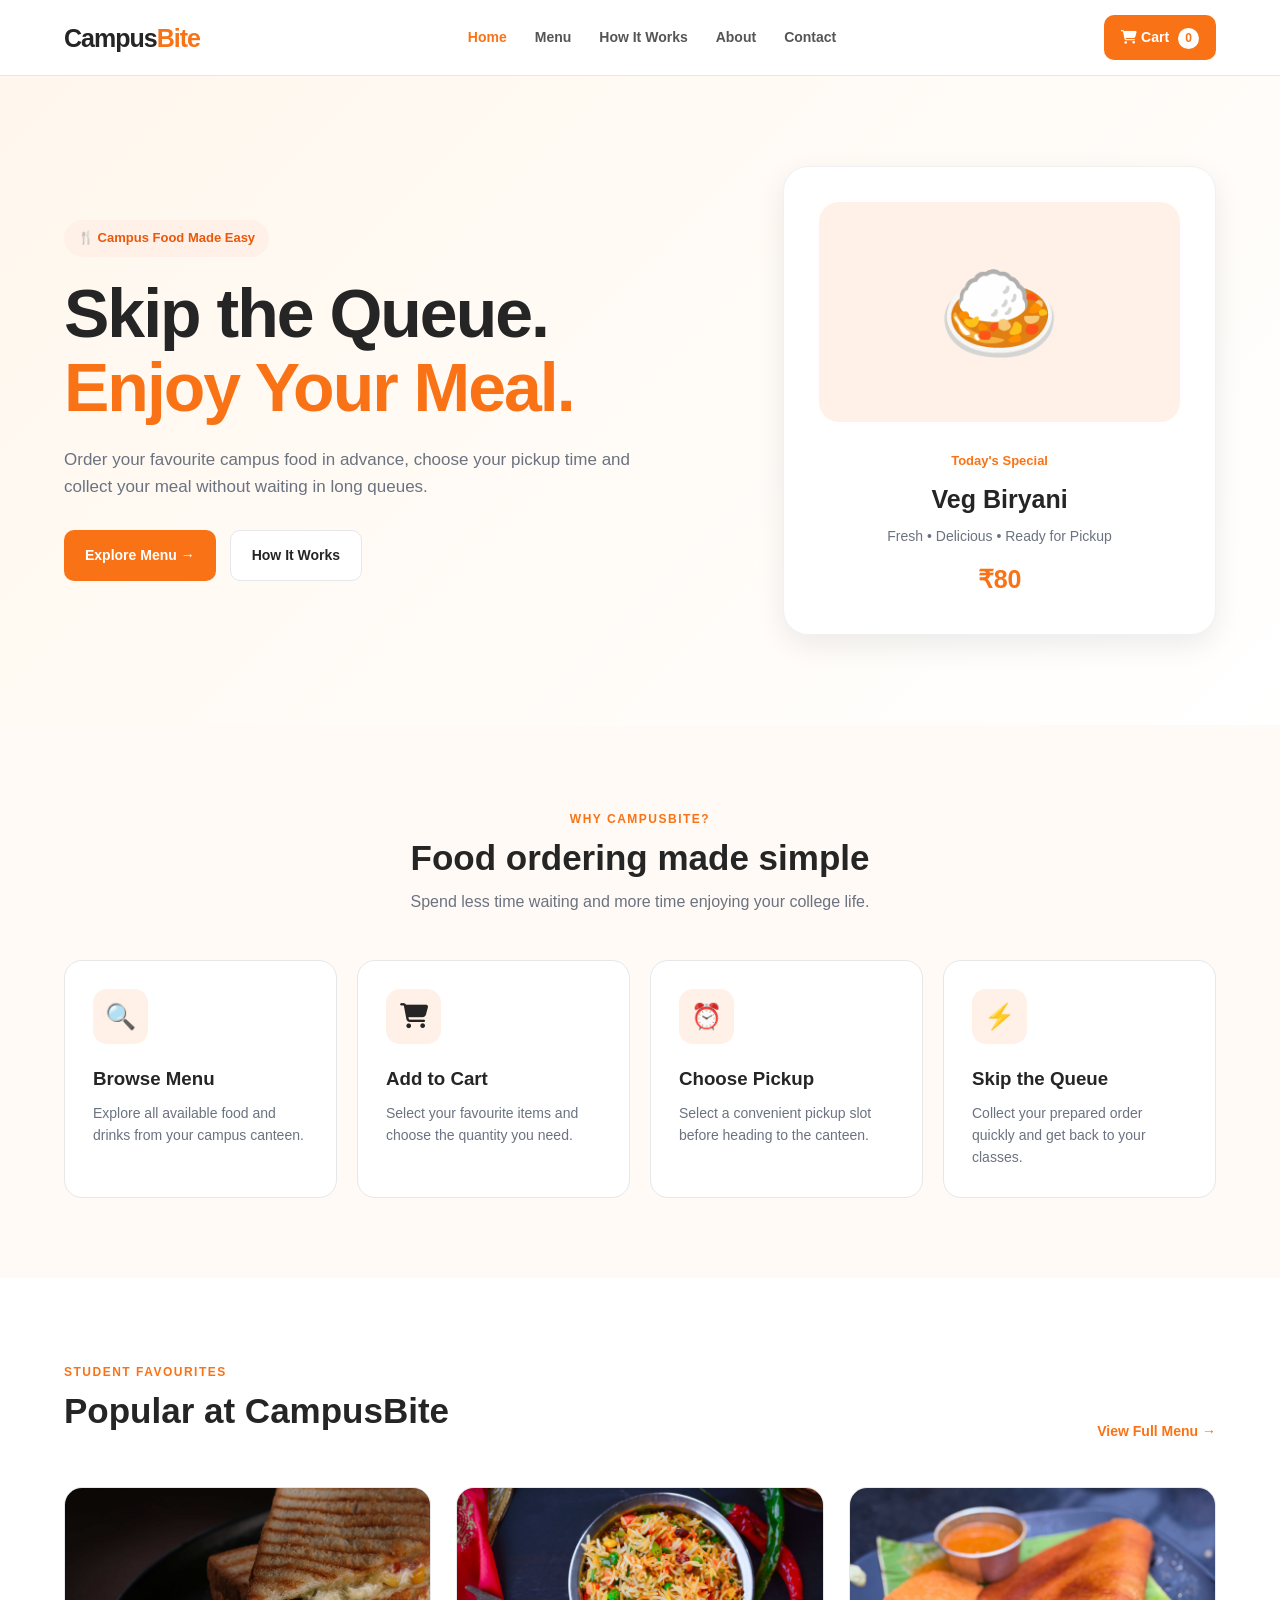
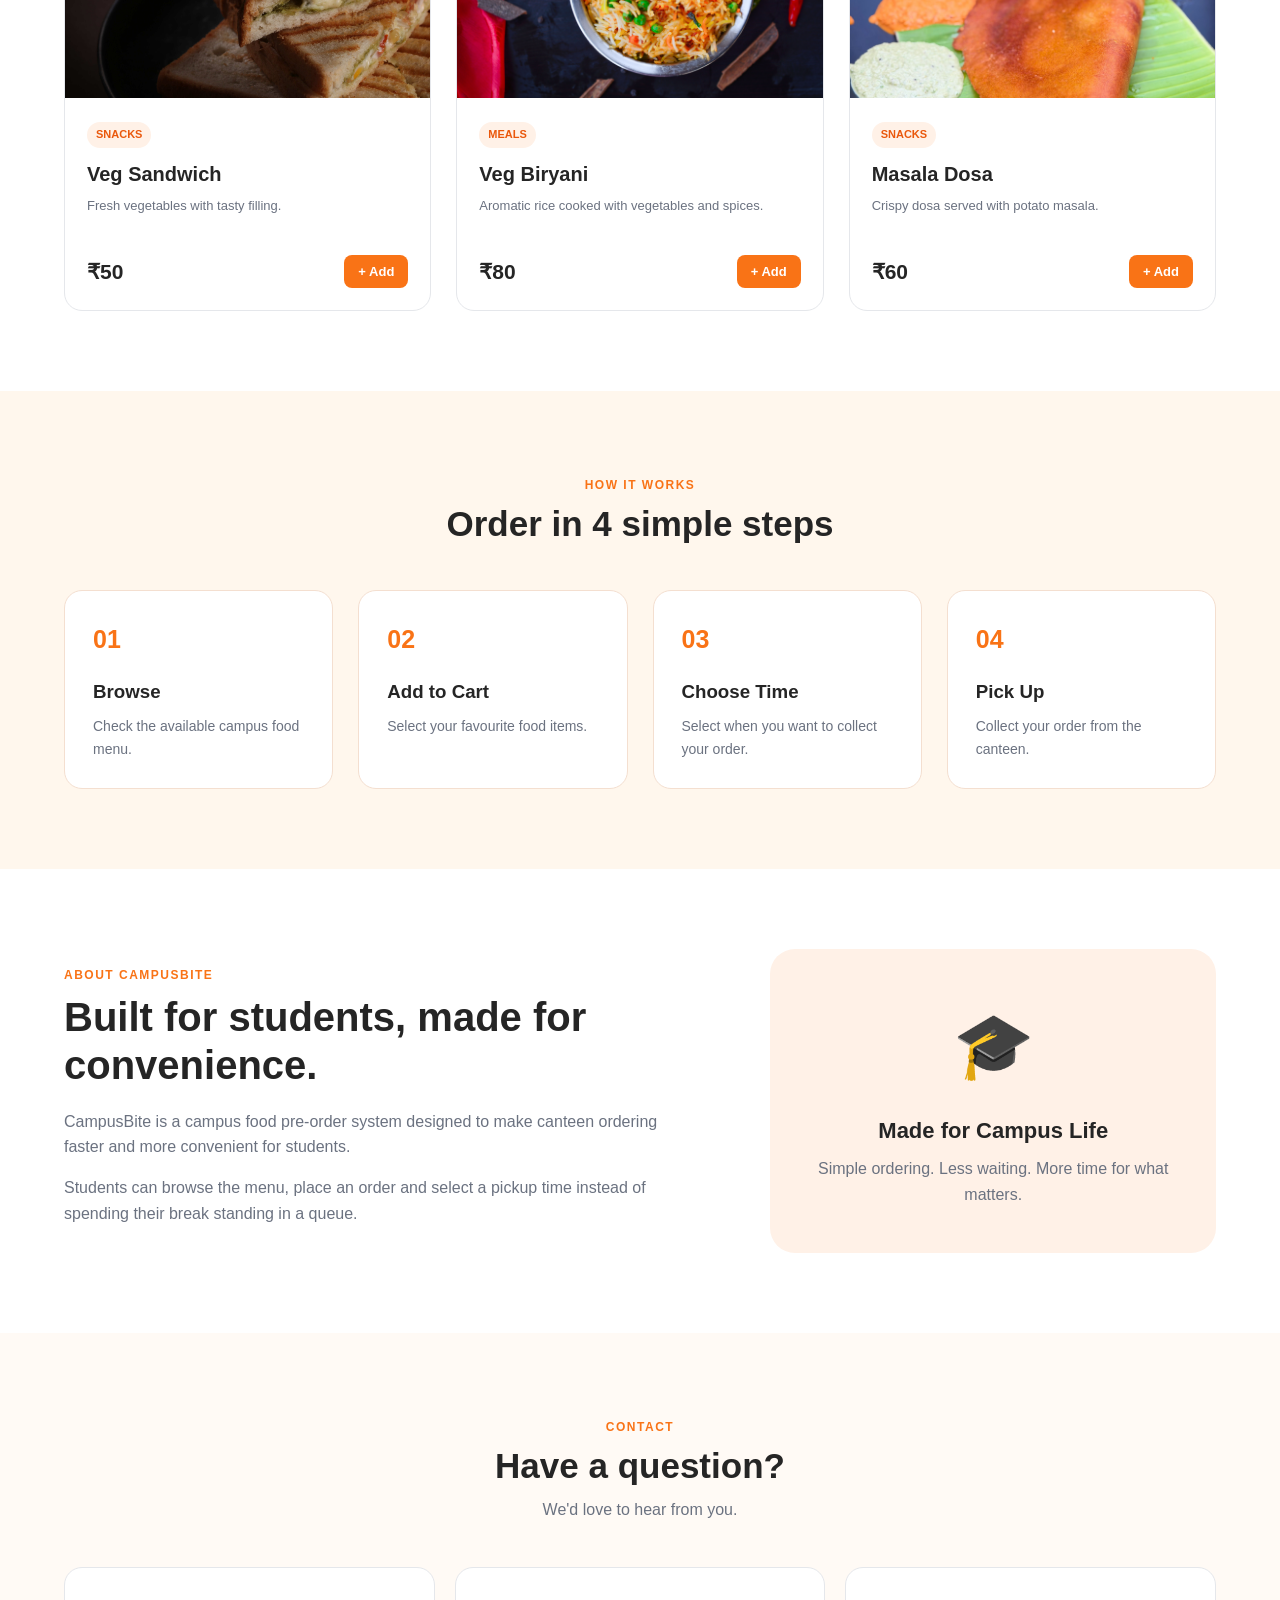
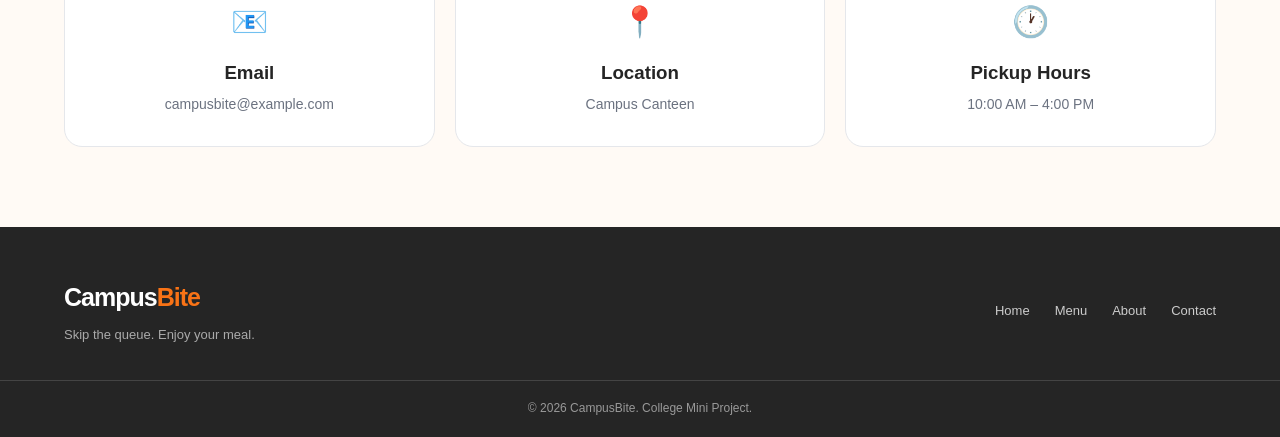
==== index.html @ b7b43f94 "Initial commit" ====
<!DOCTYPE html>
<html lang="en">
<head>
    <meta charset="UTF-8">
    <meta name="viewport" content="width=device-width, initial-scale=1.0">

    <title>CampusBite | Skip the Queue</title>

    <link rel="stylesheet" href="css/style.css">

    <link rel="stylesheet" href="https://cdnjs.cloudflare.com/ajax/libs/font-awesome/6.5.2/css/all.min.css">
</head>

<body>

    <!-- ================= NAVBAR ================= -->

    <header class="navbar">

        <div class="container nav-container">

            <a href="index.html" class="logo">
                Campus<span>Bite</span>
            </a>

            <nav class="nav-links">
                <a href="index.html" class="active">Home</a>
                <a href="menu.html">Menu</a>
                <a href="index.html#how-it-works">How It Works</a>
                <a href="index.html#about">About</a>
                <a href="index.html#contact">Contact</a>
            </nav>

            <a href="cart.html" class="cart-button">
                <i class="fas fa-shopping-cart"></i> Cart
                <span id="cart-count">0</span>
            </a>

        </div>

    </header>


    <!-- ================= HERO ================= -->

    <section class="hero">

        <div class="container hero-content">

            <div class="hero-text">

                <span class="hero-tag">
                    🍴 Campus Food Made Easy
                </span>

                <h1>
                    Skip the Queue.
                    <span>Enjoy Your Meal.</span>
                </h1>

                <p>
                    Order your favourite campus food in advance,
                    choose your pickup time and collect your meal
                    without waiting in long queues.
                </p>

                <div class="hero-buttons">

                    <a href="menu.html" class="primary-button">
                        Explore Menu →
                    </a>

                    <a href="#how-it-works" class="secondary-button">
                        How It Works
                    </a>

                </div>

            </div>


            <div class="hero-card">

                <div class="hero-food-icon">
                    🍛
                </div>

                <div class="hero-card-content">

                    <span>Today's Special</span>

                    <h3>Veg Biryani</h3>

                    <p>
                        Fresh • Delicious • Ready for Pickup
                    </p>

                    <strong>₹80</strong>

                </div>

            </div>

        </div>

    </section>


    <!-- ================= FEATURES ================= -->

    <section class="section">

        <div class="container">

            <div class="section-heading">

                <span class="section-label">
                    WHY CAMPUSBITE?
                </span>

                <h2>
                    Food ordering made simple
                </h2>

                <p>
                    Spend less time waiting and more time enjoying
                    your college life.
                </p>

            </div>


            <div class="feature-grid">

                <div class="feature-card">

                    <div class="feature-icon">🔍</div>

                    <h3>Browse Menu</h3>

                    <p>
                        Explore all available food and drinks
                        from your campus canteen.
                    </p>

                </div>


                <div class="feature-card">

                    <div class="feature-icon">
                        <i class="fas fa-shopping-cart"></i>
                    </div>

                    <h3>Add to Cart</h3>

                    <p>
                        Select your favourite items and choose
                        the quantity you need.
                    </p>

                </div>


                <div class="feature-card">

                    <div class="feature-icon">⏰</div>

                    <h3>Choose Pickup</h3>

                    <p>
                        Select a convenient pickup slot before
                        heading to the canteen.
                    </p>

                </div>


                <div class="feature-card">

                    <div class="feature-icon">⚡</div>

                    <h3>Skip the Queue</h3>

                    <p>
                        Collect your prepared order quickly
                        and get back to your classes.
                    </p>

                </div>

            </div>

        </div>

    </section>


    <!-- ================= POPULAR FOOD ================= -->

    <section class="section light-section">

        <div class="container">

            <div class="section-heading section-heading-row">

                <div>

                    <span class="section-label">
                        STUDENT FAVOURITES
                    </span>

                    <h2>
                        Popular at CampusBite
                    </h2>

                </div>

                <a href="menu.html" class="view-menu-link">
                    View Full Menu →
                </a>

            </div>


            <div class="food-grid">


                <!-- Sandwich -->

                <div class="food-card">

                    <div class="menu-food-image">
                        <img src="images/sandwich.jpg"
                             alt="Veg Sandwich">
                    </div>

                    <div class="menu-food-info">

                        <span class="food-category">
                            Snacks
                        </span>

                        <h3>Veg Sandwich</h3>

                        <p>
                            Fresh vegetables with tasty filling.
                        </p>

                        <div class="food-bottom">

                            <strong>₹50</strong>

                            <button onclick="addToCart(1)">
                                + Add
                            </button>

                        </div>

                    </div>

                </div>


                <!-- Biryani -->

                <div class="food-card">

                    <div class="menu-food-image">
                        <img src="images/biryani.jpg"
                             alt="Veg Biryani">
                    </div>

                    <div class="menu-food-info">

                        <span class="food-category">
                            Meals
                        </span>

                        <h3>Veg Biryani</h3>

                        <p>
                            Aromatic rice cooked with vegetables
                            and spices.
                        </p>

                        <div class="food-bottom">

                            <strong>₹80</strong>

                            <button onclick="addToCart(2)">
                                + Add
                            </button>

                        </div>

                    </div>

                </div>


                <!-- Dosa -->

                <div class="food-card">

                    <div class="menu-food-image">
                        <img src="images/masala-dosa.jpg"
                             alt="Masala Dosa">
                    </div>

                    <div class="menu-food-info">

                        <span class="food-category">
                            Snacks
                        </span>

                        <h3>Masala Dosa</h3>

                        <p>
                            Crispy dosa served with potato masala.
                        </p>

                        <div class="food-bottom">

                            <strong>₹60</strong>

                            <button onclick="addToCart(4)">
                                + Add
                            </button>

                        </div>

                    </div>

                </div>

            </div>

        </div>

    </section>


    <!-- ================= HOW IT WORKS ================= -->

    <section class="how-section" id="how-it-works">

        <div class="container">

            <div class="section-heading">

                <span class="section-label">
                    HOW IT WORKS
                </span>

                <h2>
                    Order in 4 simple steps
                </h2>

            </div>


            <div class="steps">

                <div class="step">

                    <div class="step-number">01</div>

                    <h3>Browse</h3>

                    <p>
                        Check the available campus food menu.
                    </p>

                </div>


                <div class="step">

                    <div class="step-number">02</div>

                    <h3>Add to Cart</h3>

                    <p>
                        Select your favourite food items.
                    </p>

                </div>


                <div class="step">

                    <div class="step-number">03</div>

                    <h3>Choose Time</h3>

                    <p>
                        Select when you want to collect your order.
                    </p>

                </div>


                <div class="step">

                    <div class="step-number">04</div>

                    <h3>Pick Up</h3>

                    <p>
                        Collect your order from the canteen.
                    </p>

                </div>

            </div>

        </div>

    </section>


    <!-- ================= ABOUT ================= -->

    <section class="section about" id="about">

        <div class="container about-content">

            <div class="about-text">

                <span class="section-label">
                    ABOUT CAMPUSBITE
                </span>

                <h2>
                    Built for students,
                    made for convenience.
                </h2>

                <p>
                    CampusBite is a campus food pre-order system
                    designed to make canteen ordering faster and
                    more convenient for students.
                </p>

                <p>
                    Students can browse the menu, place an order
                    and select a pickup time instead of spending
                    their break standing in a queue.
                </p>

            </div>


            <div class="about-box">

                <div class="about-icon">
                    🎓
                </div>

                <h3>
                    Made for Campus Life
                </h3>

                <p>
                    Simple ordering. Less waiting.
                    More time for what matters.
                </p>

            </div>

        </div>

    </section>


    <!-- ================= CONTACT ================= -->

    <section class="section contact" id="contact">

        <div class="container">

            <div class="section-heading">

                <span class="section-label">
                    CONTACT
                </span>

                <h2>
                    Have a question?
                </h2>

                <p>
                    We'd love to hear from you.
                </p>

            </div>


            <div class="contact-grid">

                <div class="contact-card">

                    <div class="contact-icon">
                        📧
                    </div>

                    <h3>Email</h3>

                    <p>
                        campusbite@example.com
                    </p>

                </div>


                <div class="contact-card">

                    <div class="contact-icon">
                        📍
                    </div>

                    <h3>Location</h3>

                    <p>
                        Campus Canteen
                    </p>

                </div>


                <div class="contact-card">

                    <div class="contact-icon">
                        🕐
                    </div>

                    <h3>Pickup Hours</h3>

                    <p>
                        10:00 AM – 4:00 PM
                    </p>

                </div>

            </div>

        </div>

    </section>


    <!-- ================= FOOTER ================= -->

    <footer class="footer">

        <div class="container footer-content">

            <div>

                <a href="index.html" class="logo">
                    Campus<span>Bite</span>
                </a>

                <p>
                    Skip the queue. Enjoy your meal.
                </p>

            </div>


            <div class="footer-links">

                <a href="index.html">Home</a>
                <a href="menu.html">Menu</a>
                <a href="#about">About</a>
                <a href="#contact">Contact</a>

            </div>

        </div>


        <div class="footer-bottom">

            <p>
                © 2026 CampusBite. College Mini Project.
            </p>

        </div>

    </footer>


    <script src="js/script.js"></script>

</body>
</html>
---- css/style.css ----
/* =========================================
   CAMPUSBITE - STYLE.CSS
   ========================================= */


/* ---------- RESET ---------- */

* {
    margin: 0;
    padding: 0;
    box-sizing: border-box;
}

html {
    scroll-behavior: smooth;
}

body {
    font-family: Arial, Helvetica, sans-serif;
    background: #fffaf5;
    color: #252525;
    line-height: 1.6;
}

img {
    max-width: 100%;
}

a {
    text-decoration: none;
    color: inherit;
}

button,
input {
    font-family: inherit;
}


/* ---------- VARIABLES ---------- */

:root {
    --orange: #f97316;
    --orange-dark: #ea580c;
    --orange-light: #fff1e7;

    --cream: #fffaf5;
    --white: #ffffff;

    --dark: #252525;
    --gray: #6b7280;
    --light-gray: #f3f4f6;
    --border: #e5e7eb;

    --green: #16a34a;

    --shadow: 0 10px 30px rgba(0, 0, 0, 0.08);

    --radius: 18px;
}


/* ---------- CONTAINER ---------- */

.container {
    width: 90%;
    max-width: 1180px;
    margin: 0 auto;
}


/* =========================================
   NAVBAR
   ========================================= */

.navbar {
    background: var(--white);
    border-bottom: 1px solid var(--border);
    position: sticky;
    top: 0;
    z-index: 1000;
}

.nav-container {
    min-height: 75px;
    display: flex;
    align-items: center;
    justify-content: space-between;
    gap: 25px;
}


/* LOGO */

.logo {
    font-size: 25px;
    font-weight: 800;
    color: var(--dark);
    letter-spacing: -1px;
}

.logo span {
    color: var(--orange);
}


/* NAV LINKS */

.nav-links {
    display: flex;
    align-items: center;
    gap: 28px;
}

.nav-links a {
    font-size: 14px;
    font-weight: 600;
    color: #555;
    transition: 0.3s;
}

.nav-links a:hover,
.nav-links a.active {
    color: var(--orange);
}


/* CART */

.cart-button {
    background: var(--orange);
    color: var(--white);
    padding: 11px 17px;
    border-radius: 10px;
    font-size: 14px;
    font-weight: 700;
    transition: 0.3s;
    white-space: nowrap;
}

.cart-button:hover {
    background: var(--orange-dark);
    transform: translateY(-1px);
}

.cart-button span {
    background: var(--white);
    color: var(--orange);
    min-width: 21px;
    height: 21px;
    display: inline-flex;
    align-items: center;
    justify-content: center;
    border-radius: 50%;
    margin-left: 5px;
    font-size: 12px;
}


/* =========================================
   HERO
   ========================================= */

.hero {
    padding: 90px 0;
    background:
        linear-gradient(
            135deg,
            #fff7ed,
            #ffffff
        );
}

.hero-content {
    display: grid;
    grid-template-columns: 1.2fr 0.8fr;
    align-items: center;
    gap: 70px;
}

.hero-tag {
    display: inline-block;
    background: var(--orange-light);
    color: var(--orange-dark);
    padding: 8px 14px;
    border-radius: 30px;
    font-size: 13px;
    font-weight: 700;
    margin-bottom: 20px;
}

.hero h1 {
    font-size: clamp(42px, 6vw, 68px);
    line-height: 1.08;
    letter-spacing: -2px;
    margin-bottom: 22px;
}

.hero h1 span {
    color: var(--orange);
    display: block;
}

.hero-text > p {
    color: var(--gray);
    max-width: 600px;
    font-size: 17px;
    margin-bottom: 30px;
}

.hero-buttons {
    display: flex;
    gap: 14px;
    flex-wrap: wrap;
}


/* BUTTONS */

.primary-button,
.secondary-button {
    display: inline-flex;
    align-items: center;
    justify-content: center;
    padding: 13px 21px;
    border-radius: 10px;
    font-size: 14px;
    font-weight: 700;
    transition: 0.3s;
}

.primary-button {
    background: var(--orange);
    color: white;
}

.primary-button:hover {
    background: var(--orange-dark);
    transform: translateY(-2px);
}

.secondary-button {
    border: 1px solid var(--border);
    background: white;
    color: var(--dark);
}

.secondary-button:hover {
    border-color: var(--orange);
    color: var(--orange);
}


/* HERO CARD */

.hero-card {
    background: white;
    border-radius: 25px;
    padding: 35px;
    box-shadow: var(--shadow);
    border: 1px solid #f1f1f1;
    text-align: center;
}

.hero-food-icon {
    font-size: 100px;
    background: var(--orange-light);
    border-radius: 20px;
    padding: 30px;
    margin-bottom: 25px;
}

.hero-card-content span {
    color: var(--orange);
    font-size: 13px;
    font-weight: 700;
}

.hero-card-content h3 {
    font-size: 25px;
    margin: 6px 0;
}

.hero-card-content p {
    color: var(--gray);
    font-size: 14px;
}

.hero-card-content strong {
    display: block;
    color: var(--orange);
    font-size: 25px;
    margin-top: 12px;
}


/* =========================================
   COMMON SECTIONS
   ========================================= */

.section {
    padding: 80px 0;
}

.light-section {
    background: #fff;
}

.section-heading {
    text-align: center;
    margin-bottom: 45px;
}

.section-heading-row {
    display: flex;
    align-items: flex-end;
    justify-content: space-between;
    text-align: left;
}

.section-label {
    display: inline-block;
    color: var(--orange);
    font-size: 12px;
    font-weight: 800;
    letter-spacing: 1.5px;
    margin-bottom: 8px;
}

.section-heading h2 {
    font-size: 35px;
    line-height: 1.2;
    margin-bottom: 10px;
}

.section-heading p {
    color: var(--gray);
}


/* =========================================
   FEATURES
   ========================================= */

.feature-grid {
    display: grid;
    grid-template-columns: repeat(4, 1fr);
    gap: 20px;
}

.feature-card {
    background: white;
    border: 1px solid var(--border);
    padding: 28px;
    border-radius: var(--radius);
    transition: 0.3s;
}

.feature-card:hover {
    transform: translateY(-5px);
    box-shadow: var(--shadow);
}

.feature-icon {
    width: 55px;
    height: 55px;
    border-radius: 14px;
    background: var(--orange-light);
    display: flex;
    align-items: center;
    justify-content: center;
    font-size: 25px;
    margin-bottom: 20px;
}

.feature-card h3 {
    margin-bottom: 8px;
}

.feature-card p {
    color: var(--gray);
    font-size: 14px;
}


/* =========================================
   FOOD CARDS
   ========================================= */

.food-grid {
    display: grid;
    grid-template-columns: repeat(3, 1fr);
    gap: 25px;
}

.food-card {
    background: white;
    border: 1px solid var(--border);
    border-radius: var(--radius);
    overflow: hidden;
    transition: 0.3s;
}

.food-card:hover {
    transform: translateY(-5px);
    box-shadow: var(--shadow);
}

.menu-food-image {
    height: 210px;
    overflow: hidden;
    background: #f4f4f4;
}

.menu-food-image img {
    width: 100%;
    height: 100%;
    object-fit: cover;
    display: block;
    transition: 0.4s;
}

.food-card:hover .menu-food-image img {
    transform: scale(1.04);
}

.menu-food-info {
    padding: 22px;
}

.food-category {
    display: inline-block;
    color: var(--orange-dark);
    background: var(--orange-light);
    padding: 4px 9px;
    border-radius: 20px;
    font-size: 11px;
    font-weight: 700;
    text-transform: uppercase;
}

.menu-food-info h3 {
    font-size: 20px;
    margin: 10px 0 6px;
}

.menu-food-info p {
    color: var(--gray);
    font-size: 13px;
    min-height: 42px;
}

.food-bottom {
    display: flex;
    justify-content: space-between;
    align-items: center;
    margin-top: 17px;
}

.food-bottom strong {
    font-size: 21px;
    color: var(--dark);
}

.food-bottom button {
    border: none;
    background: var(--orange);
    color: white;
    padding: 9px 14px;
    border-radius: 8px;
    cursor: pointer;
    font-size: 13px;
    font-weight: 700;
    transition: 0.3s;
}

.food-bottom button:hover {
    background: var(--orange-dark);
}


/* =========================================
   MENU PAGE
   ========================================= */

.menu-hero {
    background:
        linear-gradient(
            135deg,
            #fff7ed,
            #ffffff
        );
    padding: 65px 0;
    text-align: center;
}

.menu-hero h1 {
    font-size: 48px;
    line-height: 1.15;
    margin-bottom: 12px;
}

.menu-hero p {
    color: var(--gray);
    margin-bottom: 28px;
}


/* SEARCH */

.search-box {
    width: 100%;
    max-width: 520px;
    margin: 0 auto;
    background: white;
    border: 1px solid var(--border);
    border-radius: 12px;
    display: flex;
    align-items: center;
    gap: 10px;
    padding: 13px 17px;
    box-shadow: 0 5px 20px rgba(0,0,0,0.04);
}

.search-box span {
    font-size: 17px;
}

.search-box input {
    width: 100%;
    border: none;
    outline: none;
    font-size: 14px;
    background: transparent;
}


/* FILTERS */

.filter-bar {
    display: flex;
    justify-content: center;
    gap: 10px;
    margin-bottom: 40px;
    flex-wrap: wrap;
}

.filter-button {
    border: 1px solid var(--border);
    background: white;
    color: #555;
    padding: 9px 18px;
    border-radius: 25px;
    cursor: pointer;
    font-size: 13px;
    font-weight: 700;
    transition: 0.3s;
}

.filter-button:hover,
.filter-button.active {
    background: var(--orange);
    color: white;
    border-color: var(--orange);
}


/* =========================================
   HOW IT WORKS
   ========================================= */

.how-section {
    padding: 80px 0;
    background: #fff7ed;
}

.steps {
    display: grid;
    grid-template-columns: repeat(4, 1fr);
    gap: 25px;
}

.step {
    background: white;
    padding: 28px;
    border-radius: var(--radius);
    border: 1px solid #f4dfd0;
}

.step-number {
    color: var(--orange);
    font-size: 25px;
    font-weight: 800;
    margin-bottom: 18px;
}

.step h3 {
    margin-bottom: 8px;
}

.step p {
    color: var(--gray);
    font-size: 14px;
}


/* =========================================
   ABOUT
   ========================================= */

.about {
    background: white;
}

.about-content {
    display: grid;
    grid-template-columns: 1fr 0.7fr;
    gap: 70px;
    align-items: center;
}

.about-text h2 {
    font-size: 40px;
    line-height: 1.2;
    margin-bottom: 20px;
}

.about-text p {
    color: var(--gray);
    margin-bottom: 15px;
    max-width: 650px;
}

.about-box {
    background: var(--orange-light);
    border-radius: 25px;
    padding: 45px 35px;
    text-align: center;
}

.about-icon {
    font-size: 65px;
    margin-bottom: 15px;
}

.about-box h3 {
    font-size: 22px;
    margin-bottom: 8px;
}

.about-box p {
    color: var(--gray);
}


/* =========================================
   CONTACT
   ========================================= */

.contact {
    background: #fffaf5;
}

.contact-grid {
    display: grid;
    grid-template-columns: repeat(3, 1fr);
    gap: 20px;
}

.contact-card {
    background: white;
    border: 1px solid var(--border);
    border-radius: var(--radius);
    padding: 30px;
    text-align: center;
}

.contact-icon {
    font-size: 30px;
    margin-bottom: 12px;
}

.contact-card h3 {
    margin-bottom: 5px;
}

.contact-card p {
    color: var(--gray);
    font-size: 14px;
}


/* =========================================
   VIEW MENU
   ========================================= */

.view-menu-link {
    color: var(--orange);
    font-weight: 700;
    font-size: 14px;
}

.view-menu-link:hover {
    color: var(--orange-dark);
}


/* =========================================
   CART PAGE
   ========================================= */

.cart-layout {
    display: grid;
    grid-template-columns: 1fr;
    gap: 30px;
    align-items: start;
}

.cart-summary {
    background: white;
    border: 1px solid var(--border);
    border-radius: 18px;
    padding: 28px;
    position: static;
}

.cart-heading {
    display: flex;
    justify-content: space-between;
    align-items: flex-end;
    margin-bottom: 25px;
}

.cart-heading h2 {
    font-size: 28px;
}

#cart-item-count {
    color: var(--gray);
    font-size: 14px;
}


/* CART ITEM */

.cart-item {
    display: grid;
    grid-template-columns: 95px 1fr auto;
    gap: 20px;
    align-items: center;
    background: white;
    border: 1px solid var(--border);
    border-radius: 15px;
    padding: 15px;
    margin-bottom: 15px;
    transition: 0.2s;
}

.cart-item:hover {
    border-color: #f7c9a8;
    box-shadow: 0 5px 18px rgba(0, 0, 0, 0.04);
}

.cart-item-image {
    width: 95px;
    height: 85px;
    border-radius: 10px;
    overflow: hidden;
    background: #f3f3f3;
}

.cart-item-image img {
    width: 100%;
    height: 100%;
    object-fit: cover;
}

.cart-item-details h3 {
    margin: 7px 0 3px;
    font-size: 17px;
}

.cart-item-details p {
    color: var(--gray);
    font-size: 13px;
}

.cart-item-actions {
    display: flex;
    align-items: center;
    gap: 18px;
}

.quantity-control {
    display: flex;
    align-items: center;
    border: 1px solid var(--border);
    border-radius: 8px;
    overflow: hidden;
}

.quantity-control button {
    width: 30px;
    height: 30px;
    border: none;
    background: #f7f7f7;
    cursor: pointer;
    font-size: 18px;
}

.quantity-control button:hover {
    background: var(--orange-light);
}

.quantity-control span {
    width: 32px;
    text-align: center;
    font-weight: 700;
    font-size: 13px;
}

.cart-item-price {
    min-width: 55px;
}

.remove-button {
    border: none;
    background: transparent;
    color: #dc2626;
    cursor: pointer;
    font-size: 12px;
    font-weight: 700;
}

.continue-shopping {
    display: inline-block;
    margin-top: 10px;
    color: var(--orange);
    font-size: 14px;
    font-weight: 700;
}


/* =========================================
   ORDER SUMMARY
   ========================================= */

.cart-summary {
    background: white;
    border: 1px solid var(--border);
    border-radius: 20px;
    padding: 30px;
    position: sticky;
    top: 100px;
    box-shadow: 0 5px 20px rgba(0, 0, 0, 0.03);
}

.cart-summary h2 {
    font-size: 24px;
    margin-bottom: 22px;
}

.summary-row {
    display: flex;
    justify-content: space-between;
    margin: 13px 0;
    color: var(--gray);
    font-size: 14px;
}

.summary-row strong {
    color: var(--dark);
}

.cart-summary hr {
    border: none;
    border-top: 1px solid var(--border);
    margin: 20px 0;
}

.summary-total {
    display: flex;
    justify-content: space-between;
    font-size: 19px;
    font-weight: 800;
    margin-bottom: 25px;
}

.summary-total strong {
    color: var(--orange);
}


/* =========================================
   PICKUP TIME
   ========================================= */

.pickup-section {
    border-top: 1px solid var(--border);
    padding-top: 24px;
    margin-top: 24px;
}

.pickup-section h3,
.customer-details h3,
.payment-section h3 {
    font-size: 16px;
    margin-bottom: 7px;
}

.pickup-section > p {
    color: var(--gray);
    font-size: 12px;
    margin-bottom: 15px;
}

.pickup-options {
    display: grid;
    gap: 8px;
}

.pickup-option {
    display: flex;
    align-items: center;
    gap: 10px;
    border: 1px solid var(--border);
    padding: 11px;
    border-radius: 9px;
    cursor: pointer;
    font-size: 12px;
    transition: 0.2s;
    background: #fff;
}

.pickup-option:hover {
    border-color: var(--orange);
    background: var(--orange-light);
}

.pickup-option input {
    accent-color: var(--orange);
}


/* =========================================
   CUSTOMER DETAILS
   ========================================= */

.customer-details {
    border-top: 1px solid var(--border);
    margin-top: 24px;
    padding-top: 24px;
}

.customer-details h3 {
    margin-bottom: 10px;
}

.customer-details input {
    width: 100%;
    border: 1px solid var(--border);
    border-radius: 9px;
    padding: 12px;
    margin-top: 9px;
    outline: none;
    font-size: 13px;
    background: #fff;
    transition: 0.2s;
}

.customer-details input::placeholder {
    color: #9ca3af;
}

.customer-details input:focus {
    border-color: var(--orange);
    box-shadow: 0 0 0 3px rgba(249, 115, 22, 0.08);
}


/* =========================================
   PAYMENT OPTIONS
   ========================================= */

.payment-section {
    border-top: 1px solid var(--border);
    margin-top: 24px;
    padding-top: 24px;
}

.payment-section h3 {
    margin-bottom: 12px;
}

.payment-option {
    display: flex;
    align-items: center;
    gap: 10px;
    width: 100%;
    border: 1px solid var(--border);
    border-radius: 9px;
    padding: 11px 12px;
    margin-bottom: 8px;
    cursor: pointer;
    font-size: 13px;
    background: white;
    transition: 0.2s;
}

.payment-option:hover {
    border-color: var(--orange);
    background: var(--orange-light);
}

.payment-option input {
    accent-color: var(--orange);
}


/* =========================================
   CHECKOUT BUTTON
   ========================================= */

.checkout-button {
    width: 100%;
    border: none;
    background: var(--orange);
    color: white;
    padding: 14px;
    border-radius: 10px;
    margin-top: 22px;
    cursor: pointer;
    font-size: 14px;
    font-weight: 800;
    transition: 0.3s;
}

.checkout-button:hover {
    background: var(--orange-dark);
    transform: translateY(-1px);
}

.secure-note {
    text-align: center;
    color: var(--gray);
    font-size: 11px;
    margin-top: 12px;
}


/* =========================================
   EMPTY CART
   ========================================= */

.empty-cart {
    text-align: center;
    background: white;
    border: 1px solid var(--border);
    border-radius: 20px;
    padding: 70px 20px;
}

.empty-cart .feature-icon {
    display:flex;
    justify-content:center;
    align-items:center;
    margin: 0 auto 20px;
  
}

.empty-cart h2 {
    margin-bottom: 7px;
}

.empty-cart p {
    color: var(--gray);
    margin-bottom: 25px;
}

#cart-content {
    display: none;
}


/* =========================================
   ORDER MODAL
   ========================================= */

.order-modal {
    position: fixed;
    inset: 0;
    background: rgba(0, 0, 0, 0.55);
    display: none;
    align-items: center;
    justify-content: center;
    padding: 20px;
    z-index: 2000;
}

.order-modal-content {
    width: 100%;
    max-width: 480px;
    background: white;
    border-radius: 22px;
    padding: 40px;
    text-align: center;
    box-shadow: var(--shadow);
}

.success-icon {
    width: 70px;
    height: 70px;
    margin: 0 auto 20px;
    border-radius: 50%;
    background: #dcfce7;
    color: var(--green);
    display: flex;
    align-items: center;
    justify-content: center;
    font-size: 35px;
    font-weight: 800;
}

.order-modal-content h2 {
    font-size: 28px;
    margin-bottom: 10px;
}

.order-modal-content > p {
    color: var(--gray);
}

.order-details {
    background: #fff7ed;
    border-radius: 12px;
    padding: 18px;
    margin: 25px 0;
    display: grid;
    gap: 14px;
}

.order-details div {
    display: flex;
    justify-content: space-between;
    gap: 15px;
    font-size: 13px;
}

.order-details span {
    color: var(--gray);
}

.order-details strong {
    color: var(--dark);
}

.pickup-message {
    font-size: 13px;
    margin-bottom: 25px;
}


/* =========================================
   FOOTER
   ========================================= */

.footer {
    background: #252525;
    color: white;
    padding-top: 50px;
}

.footer .logo {
    color: white;
}

.footer-content {
    display: flex;
    justify-content: space-between;
    gap: 30px;
    padding-bottom: 35px;
}

.footer-content p {
    color: #aaa;
    font-size: 13px;
    margin-top: 8px;
}

.footer-links {
    display: flex;
    gap: 25px;
    align-items: center;
}

.footer-links a {
    color: #ccc;
    font-size: 13px;
}

.footer-links a:hover {
    color: var(--orange);
}

.footer-bottom {
    border-top: 1px solid #444;
    text-align: center;
    padding: 18px;
}

.footer-bottom p {
    color: #999;
    font-size: 12px;
}


/* =========================================
   RESPONSIVE
   ========================================= */

@media (max-width: 900px) {

    .nav-links {
        gap: 15px;
    }

    .hero-content {
        grid-template-columns: 1fr;
        gap: 40px;
    }

    .hero {
        padding: 65px 0;
    }

    .feature-grid {
        grid-template-columns: repeat(2, 1fr);
    }

    .steps {
        grid-template-columns: repeat(2, 1fr);
    }

    .about-content {
        grid-template-columns: 1fr;
        gap: 40px;
    }

    
    
    
}


@media (max-width: 700px) {

    .nav-container {
        flex-wrap: wrap;
        padding: 15px 0;
    }

    .nav-links {
        order: 3;
        width: 100%;
        justify-content: center;
        flex-wrap: wrap;
        gap: 14px;
    }

    .nav-links a {
        font-size: 12px;
    }

    .hero h1 {
        font-size: 43px;
    }

    .hero-card {
        padding: 25px;
    }

    .section {
        padding: 60px 0;
    }

    .section-heading h2 {
        font-size: 29px;
    }

    .section-heading-row {
        display: block;
    }

    .view-menu-link {
        display: inline-block;
        margin-top: 10px;
    }

    .food-grid {
        grid-template-columns: 1fr;
    }

    .contact-grid {
        grid-template-columns: 1fr;
    }

    .feature-grid {
        grid-template-columns: 1fr;
    }

    .steps {
        grid-template-columns: 1fr;
    }

    .menu-hero h1 {
        font-size: 38px;
    }

    .cart-item {
        grid-template-columns: 75px 1fr;
    }

    .cart-item-image {
        width: 75px;
        height: 70px;
    }

    .cart-item-actions {
        grid-column: 1 / -1;
        justify-content: space-between;
        padding-top: 5px;
    }

    .footer-content {
        flex-direction: column;
    }

    .footer-links {
        flex-wrap: wrap;
    }
}


@media (max-width: 450px) {

    .container {
        width: 92%;
    }

    .cart-button {
        padding: 9px 12px;
    }

    .hero h1 {
        font-size: 37px;
    }

    .hero-buttons {
        flex-direction: column;
    }

    .primary-button,
    .secondary-button {
        width: 100%;
    }

    .order-modal-content {
        padding: 30px 20px;
    }

    .cart-summary {
        padding: 22px;
    }

    .payment-option,
    .pickup-option {
        font-size: 12px;
    }
}
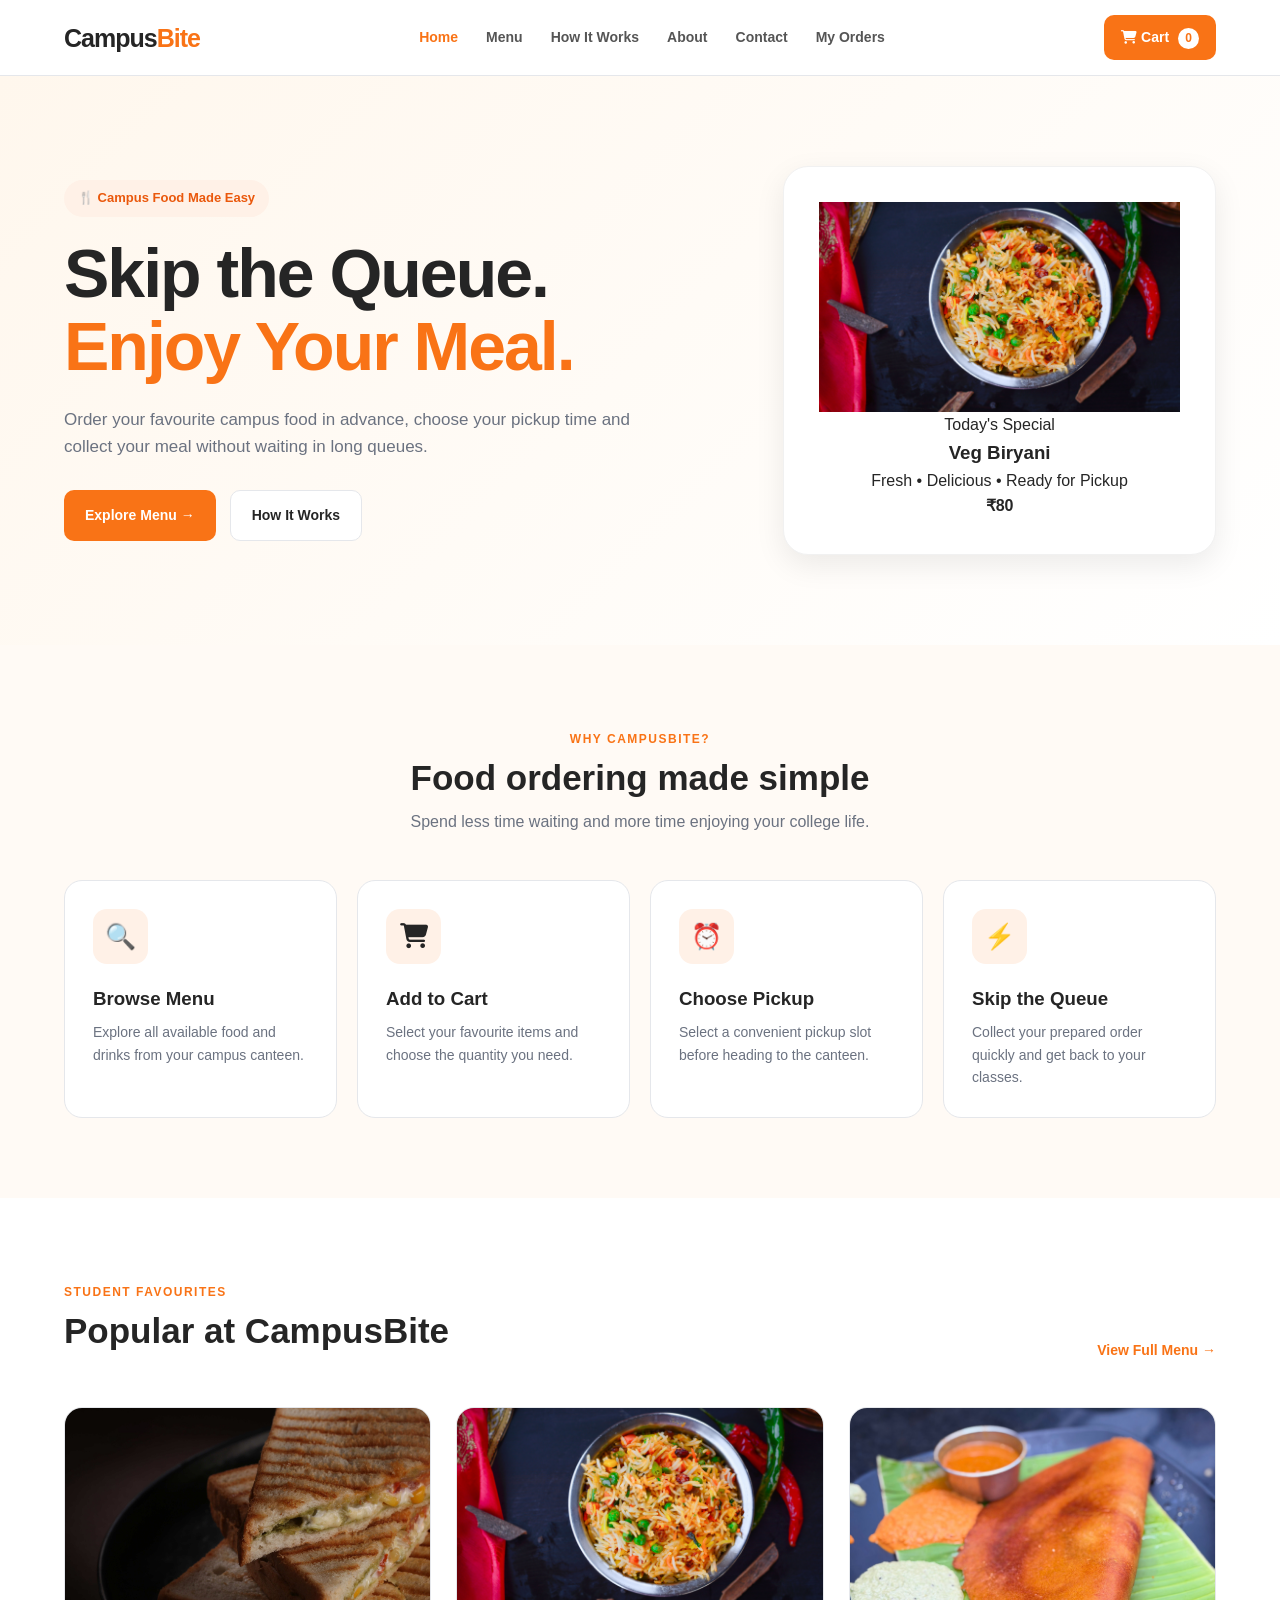
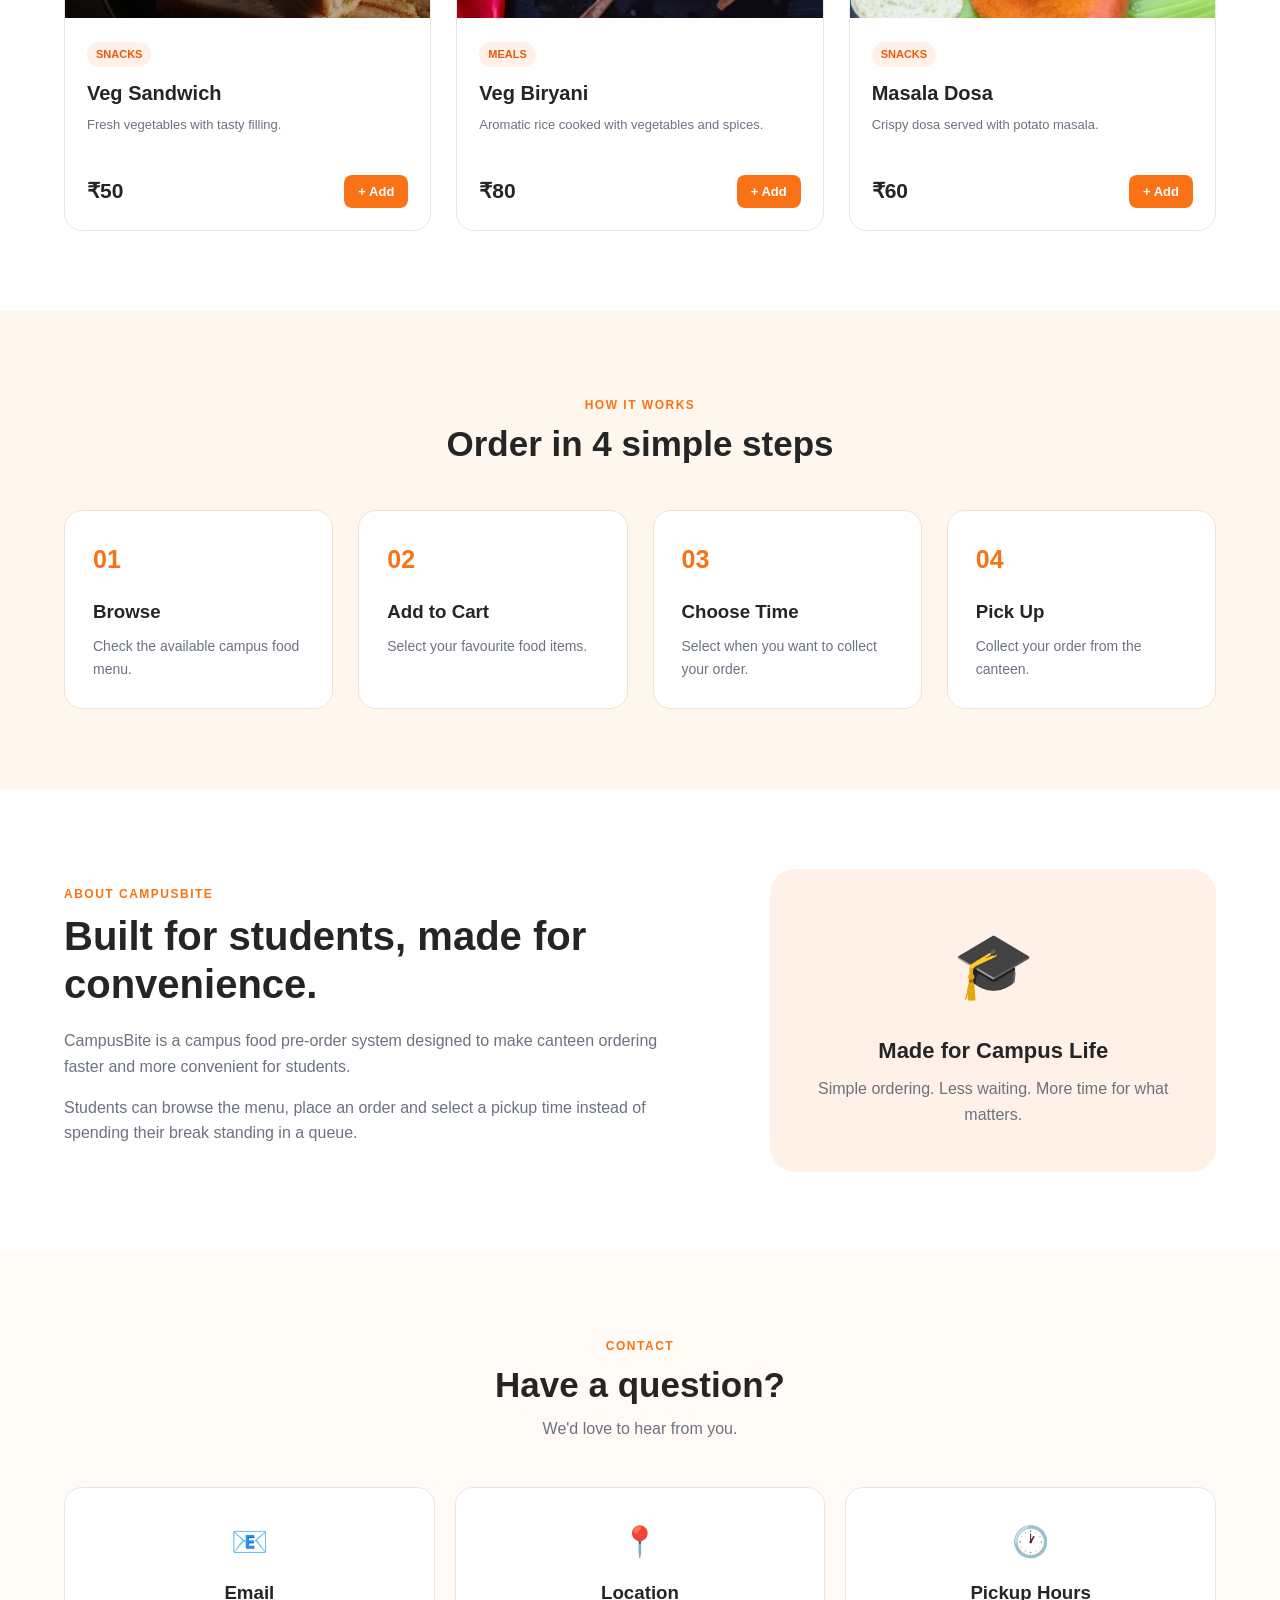
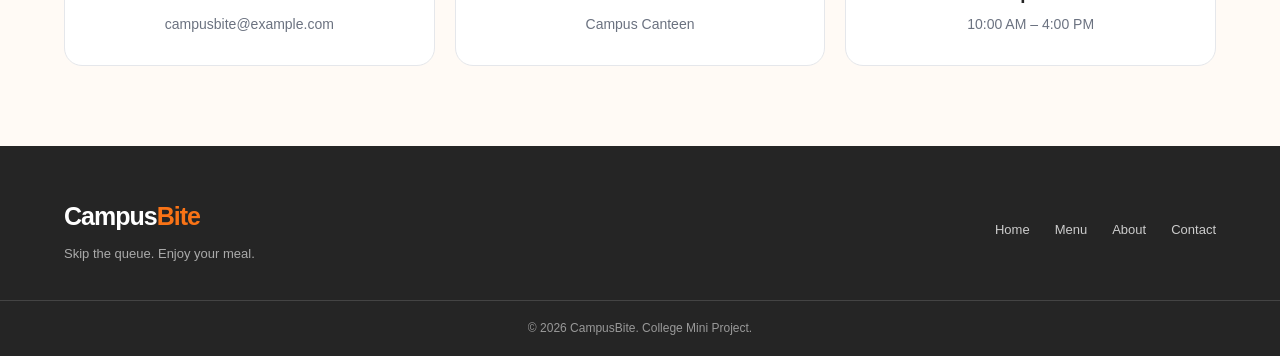
==== commit 857ecef4: "Updated CampusBite with fiid management features" ====
--- a/index.html
+++ b/index.html
@@ -29,6 +29,7 @@
                 <a href="index.html#how-it-works">How It Works</a>
                 <a href="index.html#about">About</a>
                 <a href="index.html#contact">Contact</a>
+                <a href="my-orders.html">My Orders</a>
             </nav>
 
             <a href="cart.html" class="cart-button">
@@ -81,12 +82,12 @@
 
             <div class="hero-card">
 
-                <div class="hero-food-icon">
-                    🍛
-                </div>
-
-                <div class="hero-card-content">
-
+                <div class="menu-food-image">
+
+                    <img src="images/biryani.jpg"
+                         alt="Veg Biryani">
+
+                </div>
                     <span>Today's Special</span>
 
                     <h3>Veg Biryani</h3>
--- a/css/style.css
+++ b/css/style.css
@@ -1376,4 +1376,1094 @@
     .pickup-option {
         font-size: 12px;
     }
+}
+/* FOOD RATINGS */
+
+.food-rating {
+    display: flex;
+    align-items: center;
+    gap: 7px;
+    margin: 12px 0;
+    font-size: 13px;
+    }
+    
+    .rating-stars {
+    color: #f5a623;
+    letter-spacing: 1px;
+    font-size: 16px;
+    }
+    
+    .food-rating strong {
+    color: #333;
+    font-weight: 600;
+    }
+    
+    .rating-count {
+    color: #777;
+    font-size: 12px;
+    }
+
+/* =========================================
+   MY ORDERS PAGE
+   ========================================= */
+
+   .orders-header {
+    background: linear-gradient(135deg, #fff7ed, #ffffff);
+    padding: 65px 0;
+    text-align: center;
+}
+
+.orders-header h1 {
+    font-family: "Playfair Display", serif;
+    font-size: 42px;
+    margin-bottom: 10px;
+}
+
+.orders-header p {
+    color: var(--gray);
+    font-size: 15px;
+}
+
+.orders-container {
+    min-height: 55vh;
+    padding-top: 45px;
+    padding-bottom: 65px;
+}
+
+.order-card {
+    background: var(--white);
+    border: 1px solid var(--border);
+    border-radius: var(--radius);
+    padding: 25px;
+    margin-bottom: 22px;
+    box-shadow: 0 5px 20px rgba(0, 0, 0, 0.03);
+}
+
+.order-top {
+    display: flex;
+    justify-content: space-between;
+    align-items: center;
+    gap: 15px;
+    flex-wrap: wrap;
+    padding-bottom: 18px;
+    border-bottom: 1px solid var(--border);
+}
+
+.order-id {
+    font-size: 16px;
+    font-weight: 800;
+}
+
+.order-date {
+    color: var(--gray);
+    font-size: 12px;
+    margin-top: 4px;
+}
+
+.status {
+    padding: 7px 13px;
+    border-radius: 20px;
+    font-size: 12px;
+    font-weight: 700;
+}
+
+.status-placed {
+    background: #fff7ed;
+    color: #c2410c;
+}
+
+.status-preparing {
+    background: #fef3c7;
+    color: #92400e;
+}
+
+.status-ready {
+    background: #dcfce7;
+    color: #15803d;
+}
+
+.status-completed {
+    background: #dbeafe;
+    color: #1d4ed8;
+}
+
+.status-cancelled {
+    background: #fee2e2;
+    color: #b91c1c;
+}
+
+.order-items {
+    padding: 18px 0;
+    border-bottom: 1px solid var(--border);
+}
+
+.food-item {
+    display: flex;
+    align-items: center;
+    gap: 15px;
+    margin-bottom: 15px;
+}
+
+.food-item:last-child {
+    margin-bottom: 0;
+}
+
+.food-item img {
+    width: 65px;
+    height: 60px;
+    object-fit: cover;
+    border-radius: 10px;
+    background: var(--light-gray);
+}
+
+.food-item-details {
+    flex: 1;
+}
+
+.food-item-details h3 {
+    font-size: 15px;
+    margin-bottom: 3px;
+}
+
+.food-item-details p {
+    color: var(--gray);
+    font-size: 12px;
+}
+
+.food-item-price {
+    font-weight: 700;
+    font-size: 14px;
+}
+
+.order-info {
+    display: grid;
+    grid-template-columns: repeat(2, 1fr);
+    gap: 14px;
+    padding: 18px 0;
+    border-bottom: 1px solid var(--border);
+}
+
+.order-info p {
+    color: var(--gray);
+    font-size: 12px;
+}
+
+.order-info strong {
+    display: block;
+    color: var(--dark);
+    font-size: 13px;
+    margin-top: 3px;
+}
+
+.order-bottom {
+    display: flex;
+    justify-content: space-between;
+    align-items: center;
+    gap: 15px;
+    flex-wrap: wrap;
+    padding-top: 18px;
+}
+
+.total-amount {
+    font-size: 19px;
+    color: var(--orange);
+    font-weight: 800;
+}
+
+.cancel-btn {
+    background: white;
+    color: #dc2626;
+    border: 1px solid #fecaca;
+    border-radius: 8px;
+    padding: 9px 15px;
+    font-size: 12px;
+    font-weight: 700;
+    cursor: pointer;
+    transition: 0.3s;
+}
+
+.cancel-btn:hover {
+    background: #fee2e2;
+}
+
+.empty-state {
+    text-align: center;
+    background: white;
+    border: 1px solid var(--border);
+    border-radius: var(--radius);
+    padding: 65px 20px;
+}
+
+.empty-state .empty-icon {
+    font-size: 55px;
+    margin-bottom: 15px;
+}
+
+.empty-state h2 {
+    font-size: 23px;
+    margin-bottom: 8px;
+}
+
+.empty-state p {
+    color: var(--gray);
+    margin-bottom: 22px;
+}
+
+.menu-btn {
+    display: inline-block;
+    background: var(--orange);
+    color: white;
+    padding: 12px 20px;
+    border-radius: 9px;
+    font-size: 13px;
+    font-weight: 700;
+}
+
+.menu-btn:hover {
+    background: var(--orange-dark);
+}
+
+@media (max-width: 600px) {
+
+    .orders-header {
+        padding: 45px 0;
+    }
+
+    .orders-header h1 {
+        font-size: 34px;
+    }
+
+    .order-card {
+        padding: 17px;
+    }
+
+    .order-info {
+        grid-template-columns: 1fr;
+    }
+
+    .order-top {
+        align-items: flex-start;
+    }
+
+    .order-bottom {
+        align-items: flex-start;
+    }
+
+    .food-item img {
+        width: 55px;
+        height: 55px;
+    }
+}
+
+/* =================================
+   CAMPUSBITE ADMIN DASHBOARD
+================================= */
+
+.admin-page {
+    background: #fffaf5;
+    min-height: 100vh;
+}
+
+.admin-layout {
+    display: flex;
+    min-height: 100vh;
+}
+
+/* SIDEBAR */
+
+.admin-sidebar {
+    width: 250px;
+    background: #252525;
+    color: white;
+    padding: 28px 18px;
+    display: flex;
+    flex-direction: column;
+    flex-shrink: 0;
+    position: fixed;
+    top: 0;
+    bottom: 0;
+    left: 0;
+}
+
+.admin-brand {
+    padding: 0 12px 30px;
+    border-bottom: 1px solid #444;
+}
+
+.admin-brand .logo {
+    color: white;
+    font-size: 25px;
+}
+
+.admin-brand .logo span {
+    color: #f97316;
+}
+
+.admin-brand p {
+    color: #aaa;
+    font-size: 11px;
+    letter-spacing: 2px;
+    margin-top: 8px;
+}
+
+.admin-nav {
+    display: flex;
+    flex-direction: column;
+    gap: 8px;
+    margin-top: 30px;
+}
+
+.admin-nav-link {
+    color: #ddd;
+    text-decoration: none;
+    padding: 13px 14px;
+    border-radius: 10px;
+    font-size: 14px;
+    transition: 0.3s;
+}
+
+.admin-nav-link:hover,
+.admin-nav-link.active {
+    background: #f97316;
+    color: white;
+}
+
+.admin-sidebar-bottom {
+    margin-top: auto;
+    padding: 15px 12px;
+    border-top: 1px solid #444;
+}
+
+.admin-sidebar-bottom a {
+    color: #ddd;
+    text-decoration: none;
+    font-size: 14px;
+}
+
+.admin-sidebar-bottom a:hover {
+    color: #f97316;
+}
+
+
+/* MAIN CONTENT */
+
+.admin-main {
+    flex: 1;
+    margin-left: 250px;
+    padding: 35px 40px;
+    min-width: 0;
+}
+
+.admin-topbar {
+    display: flex;
+    justify-content: space-between;
+    align-items: center;
+    gap: 20px;
+    flex-wrap: wrap;
+    margin-bottom: 40px;
+}
+
+.admin-topbar h2 {
+    font-size: 27px;
+    margin-bottom: 5px;
+}
+
+.admin-topbar p,
+.admin-dashboard-heading p,
+.admin-section-heading p {
+    color: #777;
+    font-size: 14px;
+}
+
+.admin-refresh-btn {
+    background: #f97316;
+    color: white;
+    border: none;
+    padding: 12px 20px;
+    border-radius: 10px;
+    cursor: pointer;
+    font-weight: bold;
+    transition: 0.3s;
+}
+
+.admin-refresh-btn:hover {
+    background: #ea580c;
+}
+
+
+/* DASHBOARD SECTIONS */
+
+.admin-dashboard-section {
+    margin-bottom: 42px;
+    scroll-margin-top: 25px;
+}
+
+.admin-dashboard-heading {
+    margin-bottom: 20px;
+}
+
+.admin-dashboard-heading h2,
+.admin-section-heading h2 {
+    font-size: 21px;
+    margin-bottom: 5px;
+}
+
+
+/* SUMMARY CARDS */
+
+.admin-summary {
+    display: grid;
+    grid-template-columns: repeat(4, minmax(0, 1fr));
+    gap: 18px;
+}
+
+.admin-stat {
+    background: white;
+    padding: 23px;
+    border-radius: 15px;
+    box-shadow: 0 4px 18px rgba(0,0,0,0.05);
+    border: 1px solid #f1ece7;
+    border-left: 4px solid #f97316;
+}
+
+.admin-stat p {
+    color: #777;
+    font-size: 14px;
+}
+
+.admin-stat h3 {
+    font-size: 29px;
+    margin-top: 8px;
+    color: #252525;
+}
+
+
+/* ORDER SECTIONS */
+
+.admin-section-heading {
+    display: flex;
+    justify-content: space-between;
+    align-items: center;
+    gap: 15px;
+    margin-bottom: 20px;
+}
+
+.admin-section-heading > span {
+    background: #fff1e7;
+    color: #ea580c;
+    padding: 7px 13px;
+    border-radius: 20px;
+    font-size: 13px;
+    font-weight: bold;
+}
+
+.admin-order-card {
+    background: white;
+    padding: 22px;
+    border-radius: 15px;
+    box-shadow: 0 4px 18px rgba(0,0,0,0.05);
+    border: 1px solid #f1ece7;
+    margin-bottom: 18px;
+}
+
+.admin-order-top {
+    display: flex;
+    justify-content: space-between;
+    align-items: center;
+    gap: 12px;
+    flex-wrap: wrap;
+    border-bottom: 1px solid #eee;
+    padding-bottom: 15px;
+}
+
+.admin-order-top h3 {
+    color: #ea580c;
+}
+
+.admin-order-details {
+    display: grid;
+    grid-template-columns: repeat(2, minmax(0, 1fr));
+    gap: 12px;
+    margin: 20px 0;
+    font-size: 14px;
+}
+
+.admin-order-items {
+    background: #fffaf5;
+    padding: 16px;
+    border-radius: 12px;
+    margin-bottom: 18px;
+}
+
+.admin-order-items p {
+    margin: 7px 0;
+    font-size: 14px;
+}
+
+.admin-order-bottom {
+    display: flex;
+    justify-content: space-between;
+    align-items: center;
+    gap: 15px;
+    flex-wrap: wrap;
+    border-top: 1px solid #eee;
+    padding-top: 17px;
+}
+
+.admin-status-control {
+    display: flex;
+    align-items: center;
+    gap: 10px;
+    flex-wrap: wrap;
+}
+
+.admin-status-control select {
+    padding: 10px;
+    border: 1px solid #e5e7eb;
+    border-radius: 8px;
+    background: white;
+    cursor: pointer;
+}
+
+.admin-empty {
+    text-align: center;
+    padding: 35px 20px;
+    background: white;
+    border-radius: 15px;
+    color: #777;
+    border: 1px dashed #ddd;
+}
+
+
+/* FUTURE FEATURE PLACEHOLDERS */
+
+.admin-placeholder {
+    background: white;
+    border: 1px dashed #f97316;
+    border-radius: 15px;
+    padding: 30px;
+    text-align: center;
+}
+
+.admin-placeholder h3 {
+    margin-bottom: 10px;
+}
+
+.admin-placeholder p {
+    color: #777;
+    margin-bottom: 15px;
+}
+
+.admin-placeholder span {
+    display: inline-block;
+    background: #fff1e7;
+    color: #ea580c;
+    padding: 6px 14px;
+    border-radius: 20px;
+    font-size: 12px;
+    font-weight: bold;
+}
+
+
+/* FOOTER */
+
+.admin-footer {
+    text-align: center;
+    padding: 25px 10px;
+    border-top: 1px solid #eee;
+    color: #888;
+    font-size: 13px;
+}
+
+
+/* RESPONSIVE DESIGN */
+
+@media (max-width: 1000px) {
+    .admin-main {
+        padding: 30px 25px;
+    }
+
+    .admin-summary {
+        grid-template-columns: repeat(2, minmax(0, 1fr));
+    }
+}
+
+@media (max-width: 700px) {
+    .admin-layout {
+        display: block;
+    }
+
+    .admin-sidebar {
+        position: relative;
+        width: 100%;
+        padding: 18px;
+    }
+
+    .admin-brand {
+        padding-bottom: 15px;
+    }
+
+    .admin-nav {
+        display: grid;
+        grid-template-columns: repeat(2, minmax(0, 1fr));
+        margin-top: 18px;
+        gap: 7px;
+    }
+
+    .admin-nav-link {
+        font-size: 12px;
+        padding: 11px 8px;
+    }
+
+    .admin-sidebar-bottom {
+        margin-top: 18px;
+    }
+
+    .admin-main {
+        margin-left: 0;
+        padding: 25px 16px;
+    }
+
+    .admin-topbar {
+        align-items: flex-start;
+        flex-direction: column;
+    }
+
+    .admin-order-details {
+        grid-template-columns: 1fr;
+    }
+}
+
+@media (max-width: 400px) {
+    .admin-summary {
+        grid-template-columns: 1fr;
+    }
+}
+
+/* CAMPUSBITE ADMIN LOGIN PAGE */
+
+.admin-login-page {
+    min-height: 100vh;
+    background: #fffaf3;
+    display: flex;
+    align-items: center;
+    justify-content: center;
+    padding: 25px;
+}
+
+.admin-login-container {
+    width: 100%;
+    max-width: 420px;
+    text-align: center;
+}
+
+.admin-login-container > .logo {
+    display: inline-block;
+    font-size: 30px;
+    font-weight: 700;
+    color: #252525;
+    margin-bottom: 25px;
+}
+
+.admin-login-container > .logo span {
+    color: #f27a35;
+}
+
+.admin-login-card {
+    background: #ffffff;
+    padding: 38px 32px;
+    border-radius: 18px;
+    box-shadow: 0 8px 35px rgba(0, 0, 0, 0.08);
+    text-align: left;
+}
+
+.admin-login-icon {
+    font-size: 38px;
+    text-align: center;
+    margin-bottom: 12px;
+}
+
+.admin-login-card h1 {
+    text-align: center;
+    font-size: 27px;
+    margin-bottom: 8px;
+    color: #252525;
+}
+
+.admin-login-subtitle {
+    text-align: center;
+    color: #777;
+    font-size: 14px;
+    margin-bottom: 30px;
+}
+
+.login-form-group {
+    margin-bottom: 20px;
+}
+
+.login-form-group label {
+    display: block;
+    margin-bottom: 8px;
+    font-weight: 600;
+    font-size: 14px;
+}
+
+.login-form-group input {
+    width: 100%;
+    padding: 13px 14px;
+    border: 1px solid #ddd;
+    border-radius: 8px;
+    font-size: 14px;
+    outline: none;
+}
+
+.login-form-group input:focus {
+    border-color: #f27a35;
+}
+
+.admin-login-btn {
+    width: 100%;
+    padding: 14px;
+    border: none;
+    border-radius: 8px;
+    background: #f27a35;
+    color: white;
+    font-size: 15px;
+    font-weight: 600;
+    cursor: pointer;
+    margin-top: 8px;
+}
+
+.admin-login-btn:hover {
+    background: #df6828;
+}
+
+.login-error {
+    color: #d93025;
+    font-size: 13px;
+    margin-bottom: 10px;
+}
+
+.login-back-link {
+    display: block;
+    text-align: center;
+    margin-top: 24px;
+    color: #666;
+    font-size: 14px;
+}
+
+.admin-login-footer {
+    margin-top: 22px;
+    color: #888;
+    font-size: 12px;
+}
+
+/* ADMIN LOGOUT BUTTON */
+
+.admin-logout-btn {
+    width: 100%;
+    padding: 12px 15px;
+    margin-top: 15px;
+    background: #f27a35;
+    color: white;
+    border: none;
+    border-radius: 8px;
+    text-align: left;
+    font-size: 14px;
+    cursor: pointer;
+    font-family: inherit;
+}
+
+.admin-logout-btn:hover {
+    background: #df6828;
+}
+
+/* Menu Quantity Controls */
+
+.menu-quantity-control {
+    display: inline-flex;
+    align-items: center;
+    justify-content: center;
+    gap: 15px;
+    padding: 5px 10px;
+    border: 1px solid #f27a35;
+    border-radius: 8px;
+    background: #fffaf3;
+}
+
+.menu-quantity-control button {
+    width: 28px;
+    height: 28px;
+    border: none;
+    border-radius: 6px;
+    background: #f27a35;
+    color: white;
+    font-size: 18px;
+    cursor: pointer;
+}
+
+.menu-quantity-control span {
+    min-width: 15px;
+    text-align: center;
+    font-weight: 600;
+}
+
+/* =========================================
+   CUSTOM ADD TO CART POPUP
+   ========================================= */
+
+   .custom-popup-overlay {
+    display: none;
+    position: fixed;
+    inset: 0;
+    background: rgba(0, 0, 0, 0.55);
+    justify-content: center;
+    align-items: center;
+    z-index: 9999;
+    padding: 20px;
+}
+
+.custom-popup {
+    width: 100%;
+    max-width: 380px;
+    background: #fffaf3;
+    padding: 30px 25px;
+    border-radius: 18px;
+    text-align: center;
+    box-shadow: 0 10px 35px rgba(0, 0, 0, 0.2);
+    animation: popupAppear 0.25s ease;
+}
+
+.popup-icon {
+    font-size: 42px;
+    margin-bottom: 12px;
+}
+
+.custom-popup h2 {
+    color: #252525;
+    font-size: 24px;
+    margin-bottom: 10px;
+}
+
+.custom-popup p {
+    color: #777;
+    font-size: 15px;
+    line-height: 1.6;
+    margin-bottom: 25px;
+}
+
+.popup-buttons {
+    display: flex;
+    justify-content: center;
+    gap: 12px;
+}
+
+.popup-buttons button {
+    padding: 11px 16px;
+    border-radius: 8px;
+    font-size: 14px;
+    font-weight: 600;
+    cursor: pointer;
+    transition: 0.2s;
+}
+
+.popup-cancel-btn {
+    background: transparent;
+    border: 1px solid #ddd;
+    color: #555;
+}
+
+.popup-confirm-btn {
+    background: #f27a35;
+    border: 1px solid #f27a35;
+    color: white;
+}
+
+.popup-cancel-btn:hover {
+    background: #f0e9df;
+}
+
+.popup-confirm-btn:hover {
+    background: #df6423;
+}
+
+@keyframes popupAppear {
+    from {
+        opacity: 0;
+        transform: scale(0.9);
+    }
+
+    to {
+        opacity: 1;
+        transform: scale(1);
+    }
+}
+
+/* FOOD AVAILABILITY MANAGEMENT */
+
+.food-management-list {
+    display: grid;
+    grid-template-columns: repeat(auto-fit, minmax(260px, 1fr));
+    gap: 18px;
+    margin-top: 20px;
+}
+
+.food-management-card {
+    background: #fffaf5;
+    border: 1px solid #f3e2d4;
+    border-radius: 14px;
+    padding: 18px;
+    display: flex;
+    justify-content: space-between;
+    align-items: center;
+    gap: 12px;
+}
+
+.food-management-card h3 {
+    font-size: 16px;
+    margin: 0 0 6px;
+    color: #333;
+}
+
+.food-management-card p {
+    margin: 0;
+    font-size: 13px;
+    color: #777;
+}
+
+.food-availability-btn {
+    border: none;
+    border-radius: 20px;
+    padding: 9px 13px;
+    font-size: 12px;
+    font-weight: 600;
+    cursor: pointer;
+    white-space: nowrap;
+}
+
+.food-availability-btn.available {
+    background: #e3f7e9;
+    color: #218442;
+}
+
+.food-availability-btn.unavailable {
+    background: #ffe5e2;
+    color: #c0392b;
+}
+
+/* FOOD OUT OF STOCK LABEL */
+
+.stock-status {
+    color: #c0392b;
+    font-size: 13px;
+    font-weight: 700;
+    margin-top: 8px;
+}
+
+.food-card button:disabled {
+    background: #ddd;
+    color: #777;
+    cursor: not-allowed;
+    opacity: 1;
+}
+
+/* ADD NEW FOOD FORM */
+
+.add-food-form {
+    background: #fffaf5;
+    border: 1px solid #f3e2d4;
+    border-radius: 16px;
+    padding: 24px;
+    margin-top: 20px;
+    margin-bottom: 28px;
+}
+
+.add-food-form h3 {
+    color: #333;
+    font-size: 19px;
+    margin: 0 0 20px;
+}
+
+.food-form-grid {
+    display: grid;
+    grid-template-columns: repeat(2, 1fr);
+    gap: 18px;
+}
+
+.food-form-grid .form-group {
+    display: flex;
+    flex-direction: column;
+    gap: 8px;
+}
+
+.food-form-grid label {
+    font-size: 14px;
+    font-weight: 600;
+    color: #444;
+}
+
+.food-form-grid input,
+.food-form-grid select {
+    width: 100%;
+    padding: 12px;
+    border: 1px solid #e5d5c8;
+    border-radius: 9px;
+    background: white;
+    font-size: 14px;
+    outline: none;
+}
+
+.food-form-grid input:focus,
+.food-form-grid select:focus {
+    border-color: #f27a35;
+}
+
+.add-food-submit-btn {
+    margin-top: 20px;
+    padding: 12px 24px;
+    background: #f27a35;
+    color: white;
+    border: none;
+    border-radius: 9px;
+    font-weight: 600;
+    cursor: pointer;
+}
+
+.add-food-submit-btn:hover {
+    background: #df6828;
+}
+
+@media (max-width: 600px) {
+    .food-form-grid {
+        grid-template-columns: 1fr;
+    }
+}
+
+/* FOOD MANAGEMENT ACTION BUTTONS */
+
+.food-management-actions {
+    display: flex;
+    align-items: center;
+    flex-wrap: wrap;
+    gap: 7px;
+}
+
+.food-edit-btn,
+.food-delete-btn {
+    border: none;
+    padding: 9px 12px;
+    border-radius: 20px;
+    font-size: 12px;
+    font-weight: 600;
+    cursor: pointer;
+}
+
+.food-edit-btn {
+    background: #fff0df;
+    color: #d96b27;
+}
+
+.food-delete-btn {
+    background: #ffe5e2;
+    color: #c0392b;
 }
